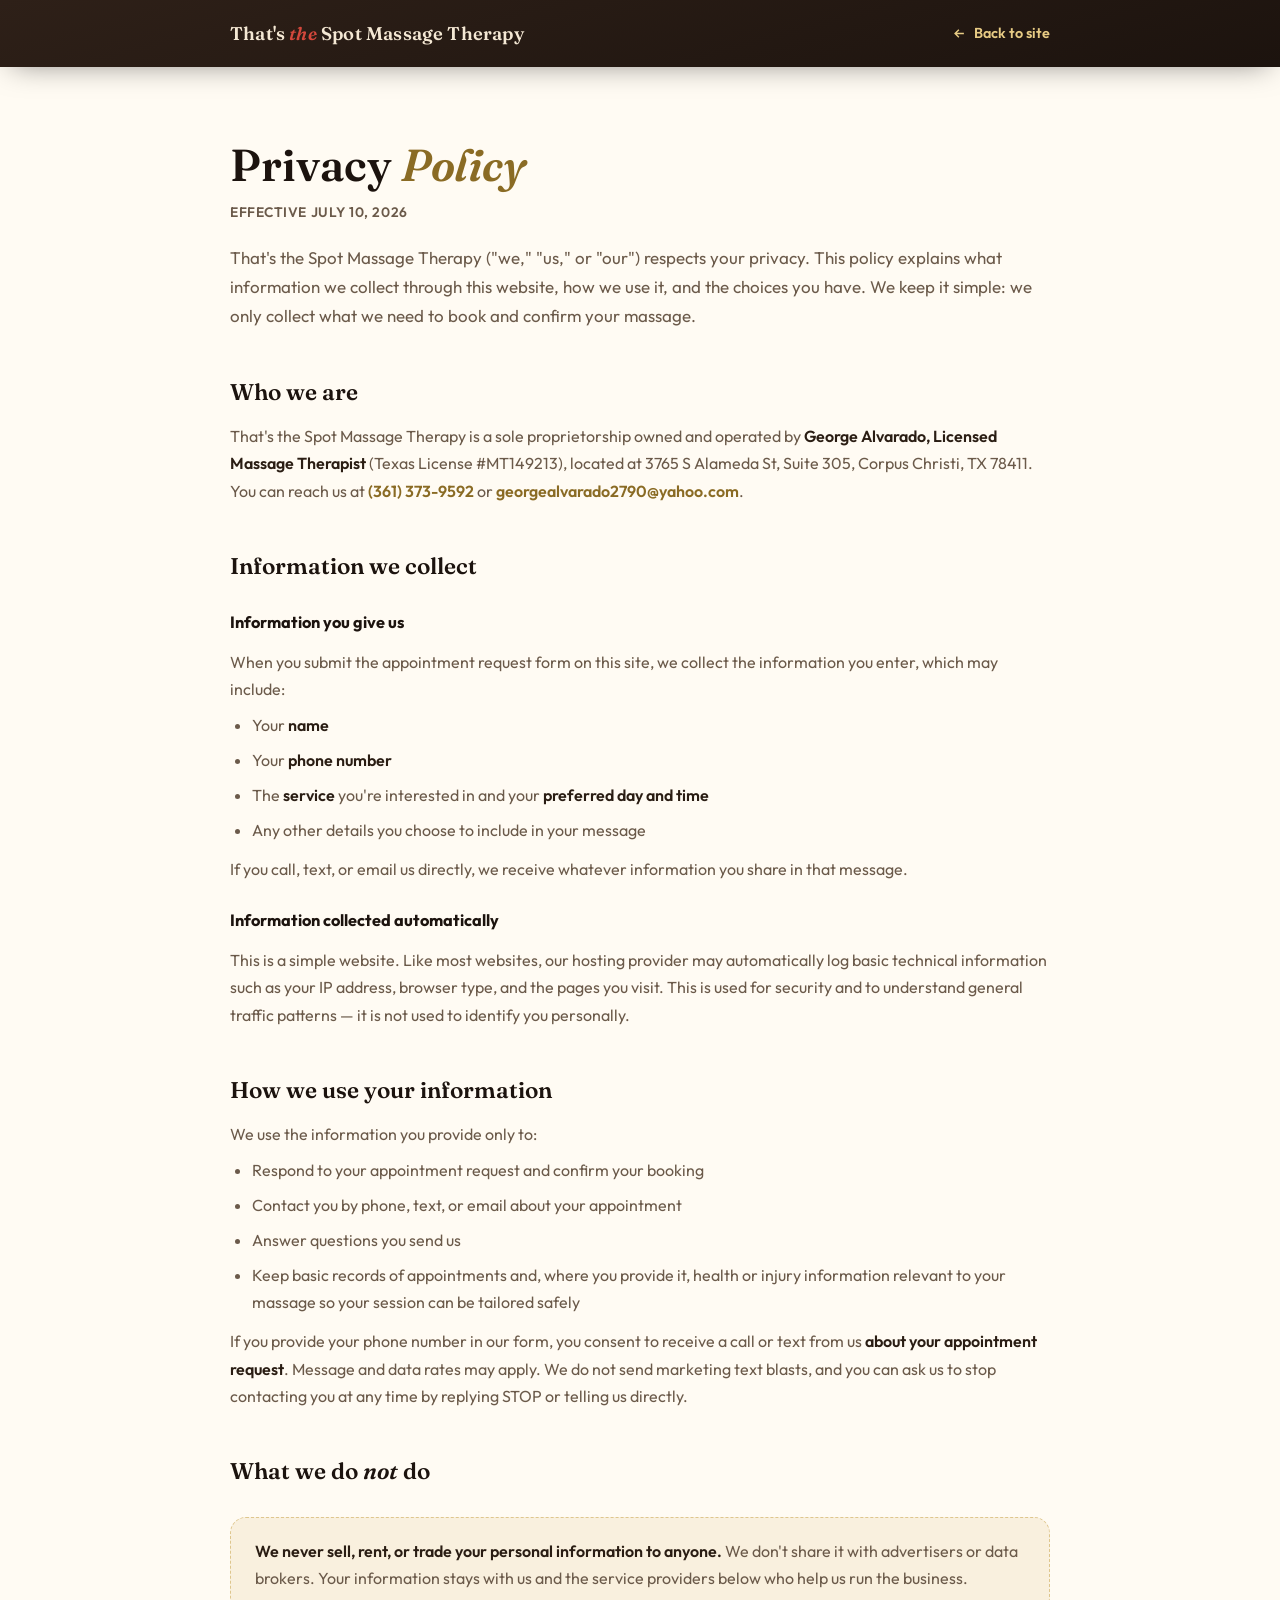
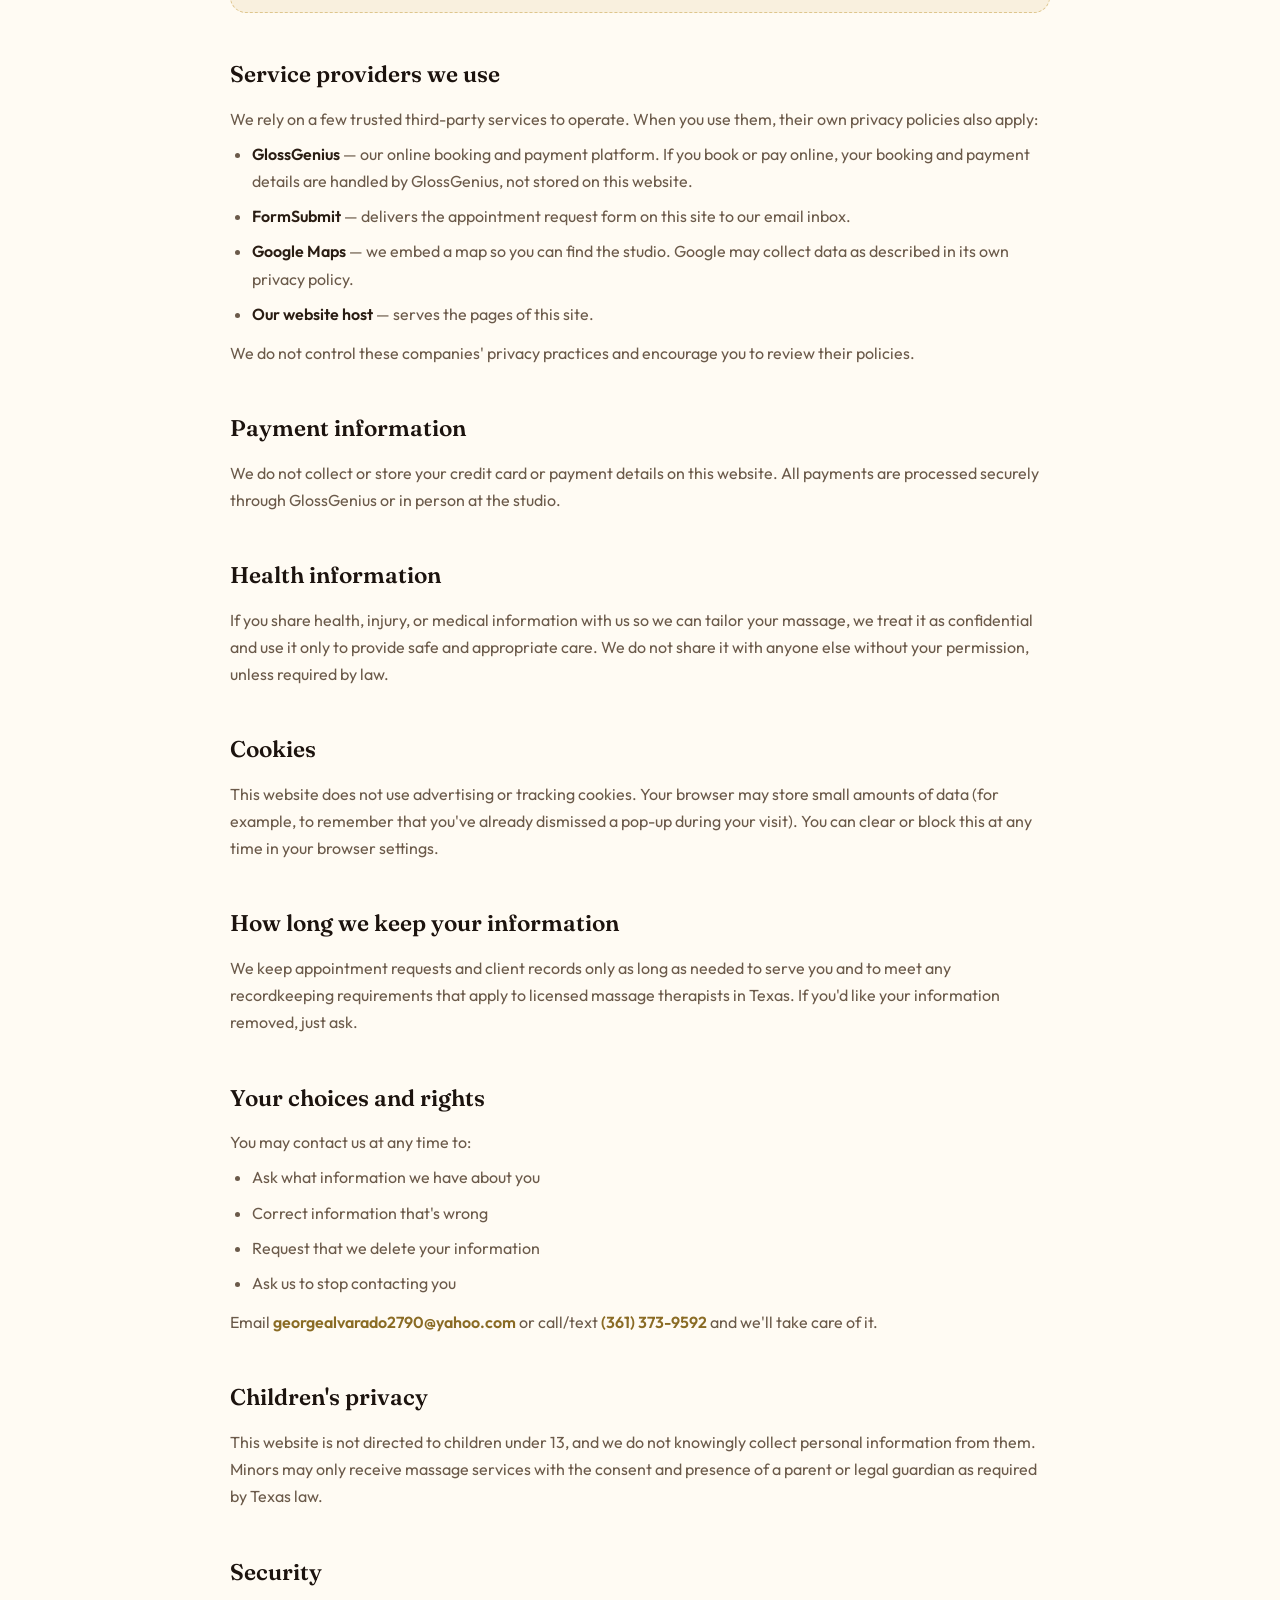
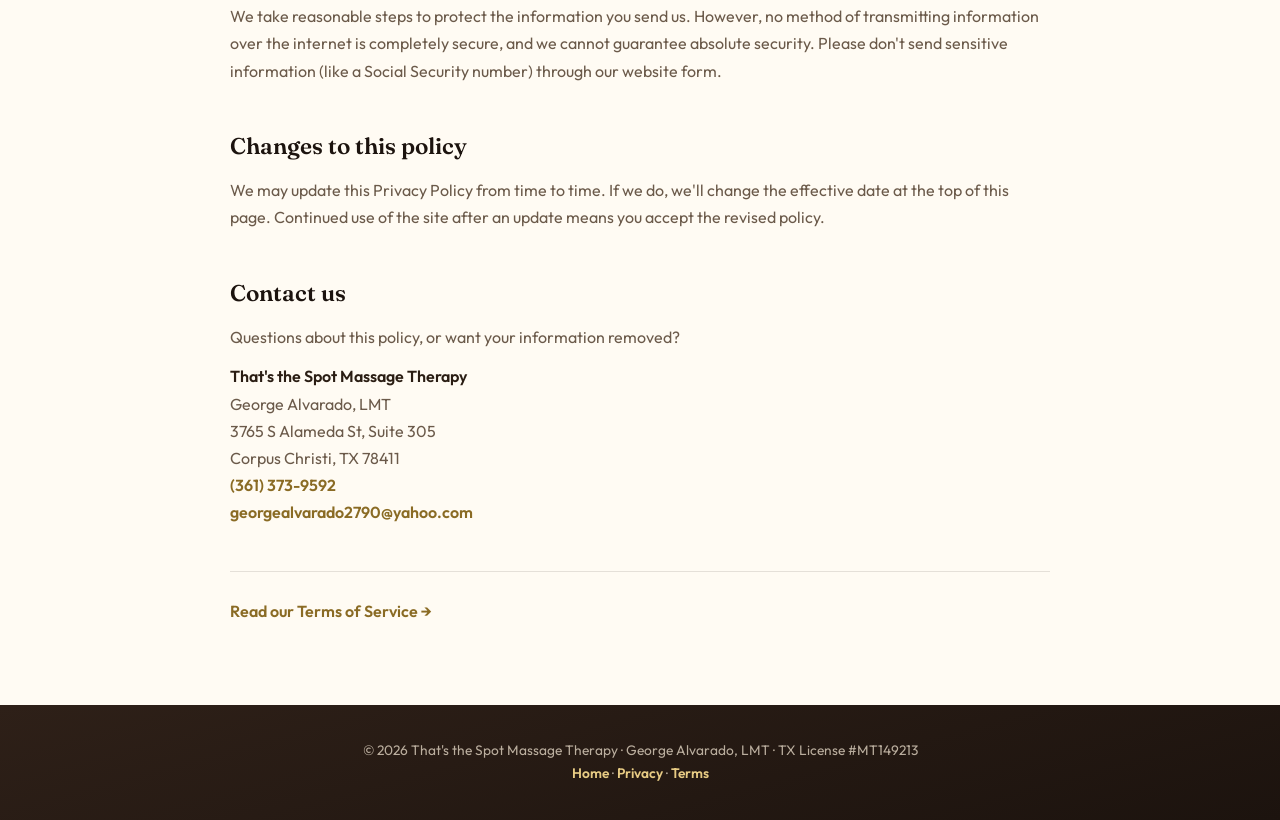
==== privacy.html @ 13bbf3e9 "Apply George's intake answers: 7am-10pm daily hours, appointment-only, TX license #MT149213, militar" ====
<!DOCTYPE html>
<html lang="en">
<head>
<meta charset="utf-8" />
<meta name="viewport" content="width=device-width,initial-scale=1" />
<title>Privacy Policy · That's the Spot Massage Therapy · Corpus Christi, TX</title>
<meta name="description" content="Privacy Policy for That's the Spot Massage Therapy in Corpus Christi, TX — what information we collect, how we use it, and how to contact us." />
<meta name="robots" content="index,follow" />
<link rel="preconnect" href="https://fonts.googleapis.com" />
<link rel="preconnect" href="https://fonts.gstatic.com" crossorigin />
<link href="https://fonts.googleapis.com/css2?family=Fraunces:ital,opsz,wght@0,9..144,400..700;1,9..144,400..700&family=Outfit:wght@300..700&display=swap" rel="stylesheet" />
<link rel="stylesheet" href="legal.css" />
</head>
<body>

<div class="bar">
  <div class="wrap">
    <div class="wordmark">That's <span>the</span> Spot Massage Therapy</div>
    <a class="back" href="index.html">
      <svg width="15" height="15" viewBox="0 0 24 24" fill="none" stroke="currentColor" stroke-width="2.4"><path d="M19 12H5M11 18l-6-6 6-6"/></svg>
      Back to site</a>
  </div>
</div>

<main>
  <div class="wrap">
    <h1>Privacy <span class="i">Policy</span></h1>
    <div class="eff">Effective July 10, 2026</div>
    <p class="lede">That's the Spot Massage Therapy ("we," "us," or "our") respects your privacy. This policy explains what information we collect through this website, how we use it, and the choices you have. We keep it simple: we only collect what we need to book and confirm your massage.</p>

    <h2>Who we are</h2>
    <p>That's the Spot Massage Therapy is a sole proprietorship owned and operated by <strong>George Alvarado, Licensed Massage Therapist</strong> (Texas License #MT149213), located at 3765 S Alameda St, Suite 305, Corpus Christi, TX 78411. You can reach us at <a href="tel:+13613739592">(361) 373-9592</a> or <a href="mailto:georgealvarado2790@yahoo.com">georgealvarado2790@yahoo.com</a>.</p>

    <h2>Information we collect</h2>
    <h3>Information you give us</h3>
    <p>When you submit the appointment request form on this site, we collect the information you enter, which may include:</p>
    <ul>
      <li>Your <strong>name</strong></li>
      <li>Your <strong>phone number</strong></li>
      <li>The <strong>service</strong> you're interested in and your <strong>preferred day and time</strong></li>
      <li>Any other details you choose to include in your message</li>
    </ul>
    <p>If you call, text, or email us directly, we receive whatever information you share in that message.</p>

    <h3>Information collected automatically</h3>
    <p>This is a simple website. Like most websites, our hosting provider may automatically log basic technical information such as your IP address, browser type, and the pages you visit. This is used for security and to understand general traffic patterns — it is not used to identify you personally.</p>

    <h2>How we use your information</h2>
    <p>We use the information you provide only to:</p>
    <ul>
      <li>Respond to your appointment request and confirm your booking</li>
      <li>Contact you by phone, text, or email about your appointment</li>
      <li>Answer questions you send us</li>
      <li>Keep basic records of appointments and, where you provide it, health or injury information relevant to your massage so your session can be tailored safely</li>
    </ul>
    <p>If you provide your phone number in our form, you consent to receive a call or text from us <strong>about your appointment request</strong>. Message and data rates may apply. We do not send marketing text blasts, and you can ask us to stop contacting you at any time by replying STOP or telling us directly.</p>

    <h2>What we do <em>not</em> do</h2>
    <div class="card">
      <p><strong>We never sell, rent, or trade your personal information to anyone.</strong> We don't share it with advertisers or data brokers. Your information stays with us and the service providers below who help us run the business.</p>
    </div>

    <h2>Service providers we use</h2>
    <p>We rely on a few trusted third-party services to operate. When you use them, their own privacy policies also apply:</p>
    <ul>
      <li><strong>GlossGenius</strong> — our online booking and payment platform. If you book or pay online, your booking and payment details are handled by GlossGenius, not stored on this website.</li>
      <li><strong>FormSubmit</strong> — delivers the appointment request form on this site to our email inbox.</li>
      <li><strong>Google Maps</strong> — we embed a map so you can find the studio. Google may collect data as described in its own privacy policy.</li>
      <li><strong>Our website host</strong> — serves the pages of this site.</li>
    </ul>
    <p>We do not control these companies' privacy practices and encourage you to review their policies.</p>

    <h2>Payment information</h2>
    <p>We do not collect or store your credit card or payment details on this website. All payments are processed securely through GlossGenius or in person at the studio.</p>

    <h2>Health information</h2>
    <p>If you share health, injury, or medical information with us so we can tailor your massage, we treat it as confidential and use it only to provide safe and appropriate care. We do not share it with anyone else without your permission, unless required by law.</p>

    <h2>Cookies</h2>
    <p>This website does not use advertising or tracking cookies. Your browser may store small amounts of data (for example, to remember that you've already dismissed a pop-up during your visit). You can clear or block this at any time in your browser settings.</p>

    <h2>How long we keep your information</h2>
    <p>We keep appointment requests and client records only as long as needed to serve you and to meet any recordkeeping requirements that apply to licensed massage therapists in Texas. If you'd like your information removed, just ask.</p>

    <h2>Your choices and rights</h2>
    <p>You may contact us at any time to:</p>
    <ul>
      <li>Ask what information we have about you</li>
      <li>Correct information that's wrong</li>
      <li>Request that we delete your information</li>
      <li>Ask us to stop contacting you</li>
    </ul>
    <p>Email <a href="mailto:georgealvarado2790@yahoo.com">georgealvarado2790@yahoo.com</a> or call/text <a href="tel:+13613739592">(361) 373-9592</a> and we'll take care of it.</p>

    <h2>Children's privacy</h2>
    <p>This website is not directed to children under 13, and we do not knowingly collect personal information from them. Minors may only receive massage services with the consent and presence of a parent or legal guardian as required by Texas law.</p>

    <h2>Security</h2>
    <p>We take reasonable steps to protect the information you send us. However, no method of transmitting information over the internet is completely secure, and we cannot guarantee absolute security. Please don't send sensitive information (like a Social Security number) through our website form.</p>

    <h2>Changes to this policy</h2>
    <p>We may update this Privacy Policy from time to time. If we do, we'll change the effective date at the top of this page. Continued use of the site after an update means you accept the revised policy.</p>

    <h2>Contact us</h2>
    <p>Questions about this policy, or want your information removed?</p>
    <p>
      <strong>That's the Spot Massage Therapy</strong><br/>
      George Alvarado, LMT<br/>
      3765 S Alameda St, Suite 305<br/>
      Corpus Christi, TX 78411<br/>
      <a href="tel:+13613739592">(361) 373-9592</a><br/>
      <a href="mailto:georgealvarado2790@yahoo.com">georgealvarado2790@yahoo.com</a>
    </p>

    <hr/>
    <p style="margin-top:26px"><a href="terms.html">Read our Terms of Service →</a></p>
  </div>
</main>

<footer>
  <div class="wrap">
    © <span id="yr"></span> That's the Spot Massage Therapy · George Alvarado, LMT · TX License #MT149213<br/>
    <a href="index.html">Home</a> · <a href="privacy.html">Privacy</a> · <a href="terms.html">Terms</a>
  </div>
</footer>

<script>document.getElementById('yr').textContent = new Date().getFullYear();</script>
</body>
</html>
---- legal.css ----
/* shared styles for privacy / terms / thanks — That's the Spot Massage Therapy */
*{margin:0;padding:0;box-sizing:border-box}
:root{
  --espresso:#1C130E;--coffee:#2E2018;--cream:#F4E8D4;--cream-soft:rgba(244,232,212,.72);
  --gold-lt:#E7CB84;--gold:#C9A24B;--gold-deep:#8A6B24;--red:#C0362B;--red-lt:#D4483C;--red-deep:#93251C;
  --ink:#2A1D13;--muted:#6B5A4A;
  --serif:'Fraunces',Georgia,serif;--sans:'Outfit',system-ui,-apple-system,'Segoe UI',sans-serif;
}
html{scroll-behavior:smooth}
body{font-family:var(--sans);background:#FFFBF3;color:var(--ink);line-height:1.7;-webkit-font-smoothing:antialiased}
a{color:var(--gold-deep);text-decoration:none;font-weight:600}
a:hover{color:var(--red);text-decoration:underline}
.bar{background:linear-gradient(165deg,var(--coffee),var(--espresso));padding:18px 0;position:sticky;top:0;z-index:10;box-shadow:0 8px 30px -12px rgba(0,0,0,.5)}
.bar .wrap{display:flex;align-items:center;justify-content:space-between;gap:16px}
.wordmark{font-family:var(--serif);color:var(--cream);font-size:1.15rem;font-weight:600;letter-spacing:.01em}
.wordmark span{color:var(--red-lt);font-style:italic}
.bar a.back{color:var(--gold-lt);font-size:.9rem;display:inline-flex;align-items:center;gap:7px}
.bar a.back:hover{color:#fff;text-decoration:none}
.wrap{width:min(820px,92vw);margin-inline:auto}
main{padding:clamp(40px,7vw,72px) 0 80px}
h1{font-family:var(--serif);font-size:clamp(2rem,5vw,2.8rem);line-height:1.15;color:var(--espresso);font-weight:600}
h1 .i{font-style:italic;color:var(--gold-deep)}
.eff{margin-top:10px;font-size:.86rem;color:var(--muted);letter-spacing:.04em;text-transform:uppercase;font-weight:600}
.lede{margin-top:20px;font-size:1.06rem;color:var(--muted)}
h2{font-family:var(--serif);font-size:1.42rem;color:var(--espresso);margin-top:42px;font-weight:600}
h3{font-family:var(--sans);font-size:1.02rem;color:var(--espresso);margin-top:24px;font-weight:700}
p,li{margin-top:12px;color:var(--muted)}
ul,ol{margin-top:6px;padding-left:22px}
li{margin-top:8px}
strong{color:var(--ink);font-weight:600}
hr{margin-top:44px;border:none;border-top:1px solid rgba(42,29,19,.12)}
.card{margin-top:26px;background:rgba(201,162,75,.12);border:1px dashed rgba(201,162,75,.55);border-radius:16px;padding:20px 24px}
.card p:first-child{margin-top:0}
.warn{background:rgba(192,54,43,.08);border-color:rgba(192,54,43,.45)}
footer{background:linear-gradient(165deg,var(--coffee),var(--espresso));color:var(--cream-soft);padding:34px 0;text-align:center;font-size:.86rem}
footer a{color:var(--gold-lt)}
.btn{display:inline-flex;align-items:center;justify-content:center;gap:9px;font-weight:600;font-size:.96rem;padding:14px 26px;border-radius:999px;
  background:linear-gradient(160deg,var(--gold-lt),var(--gold-deep));color:#2A1B06;box-shadow:0 12px 26px -10px rgba(158,122,43,.8);transition:.25s}
.btn:hover{filter:brightness(1.06);transform:translateY(-2px);text-decoration:none;color:#2A1B06}
.btn-red{background:linear-gradient(160deg,var(--red-lt),var(--red-deep));color:#fff;box-shadow:0 12px 26px -10px rgba(147,37,28,.85)}
.btn-red:hover{color:#fff}
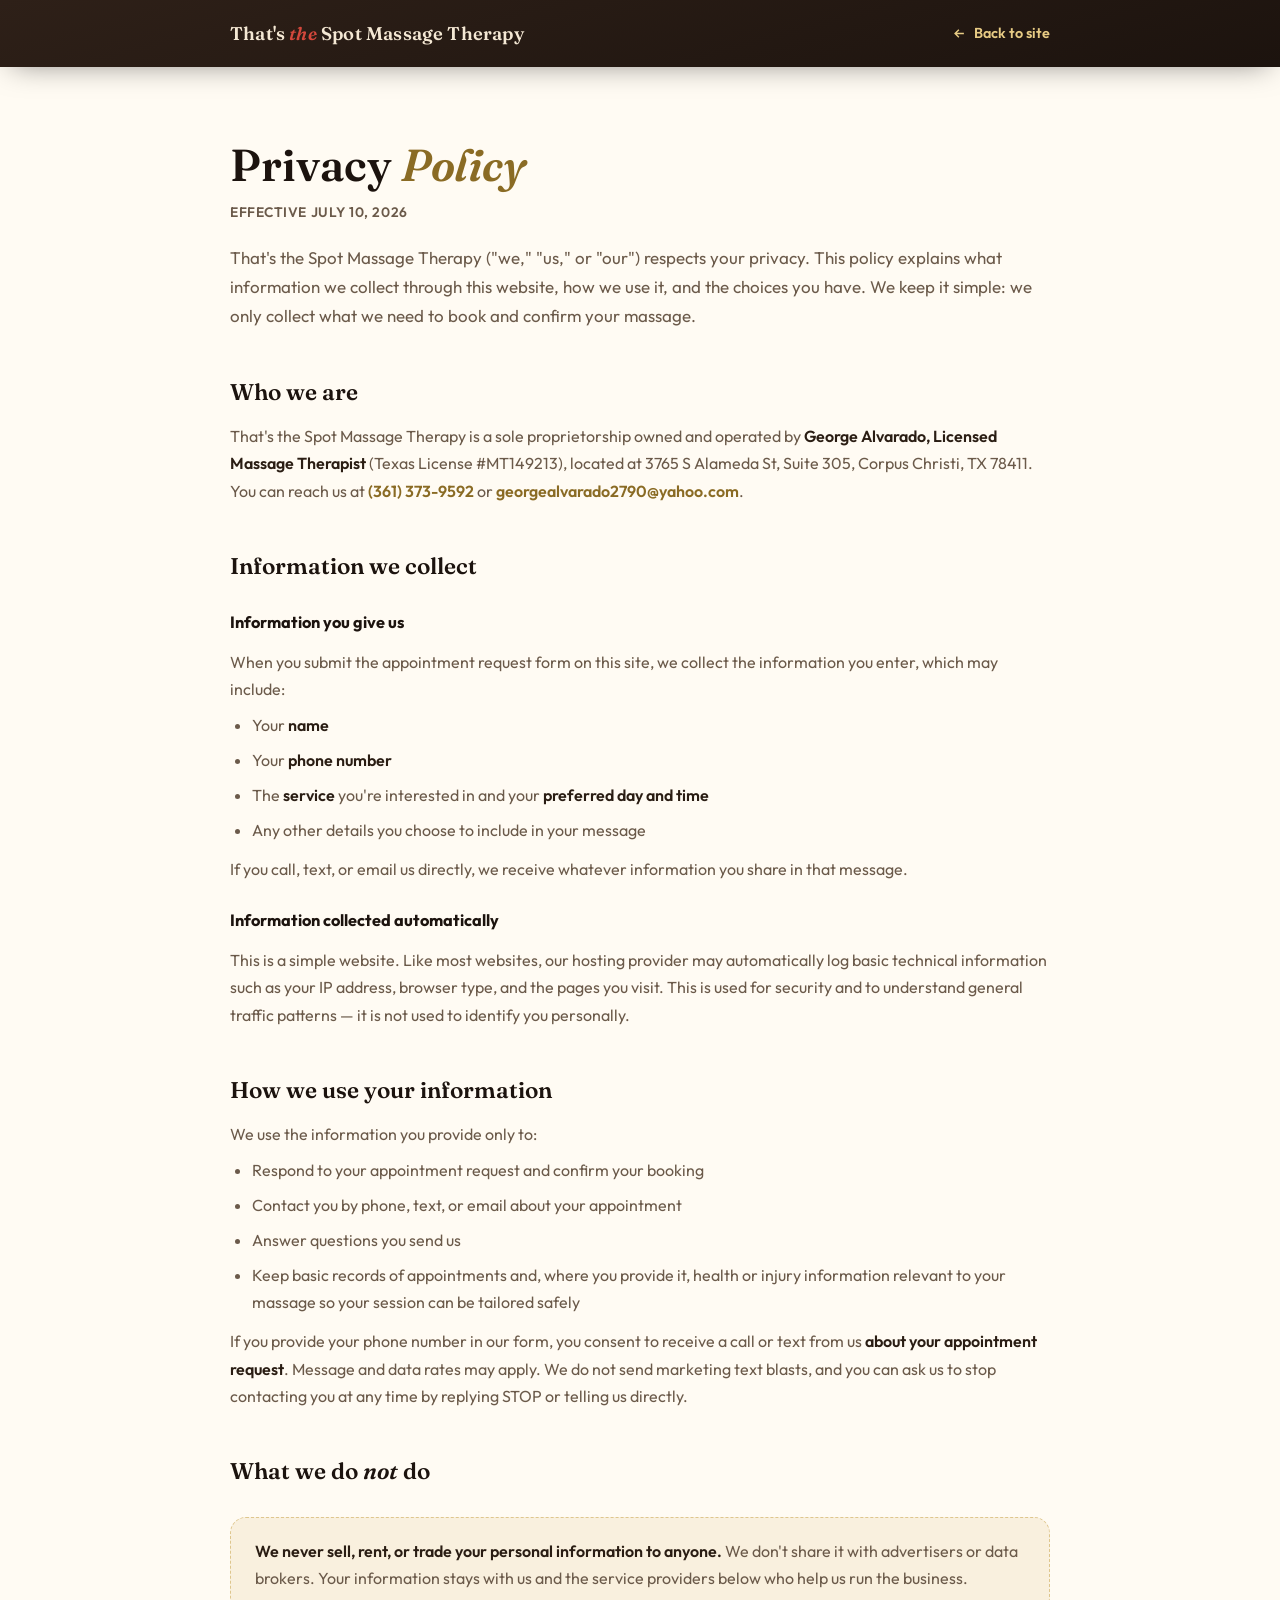
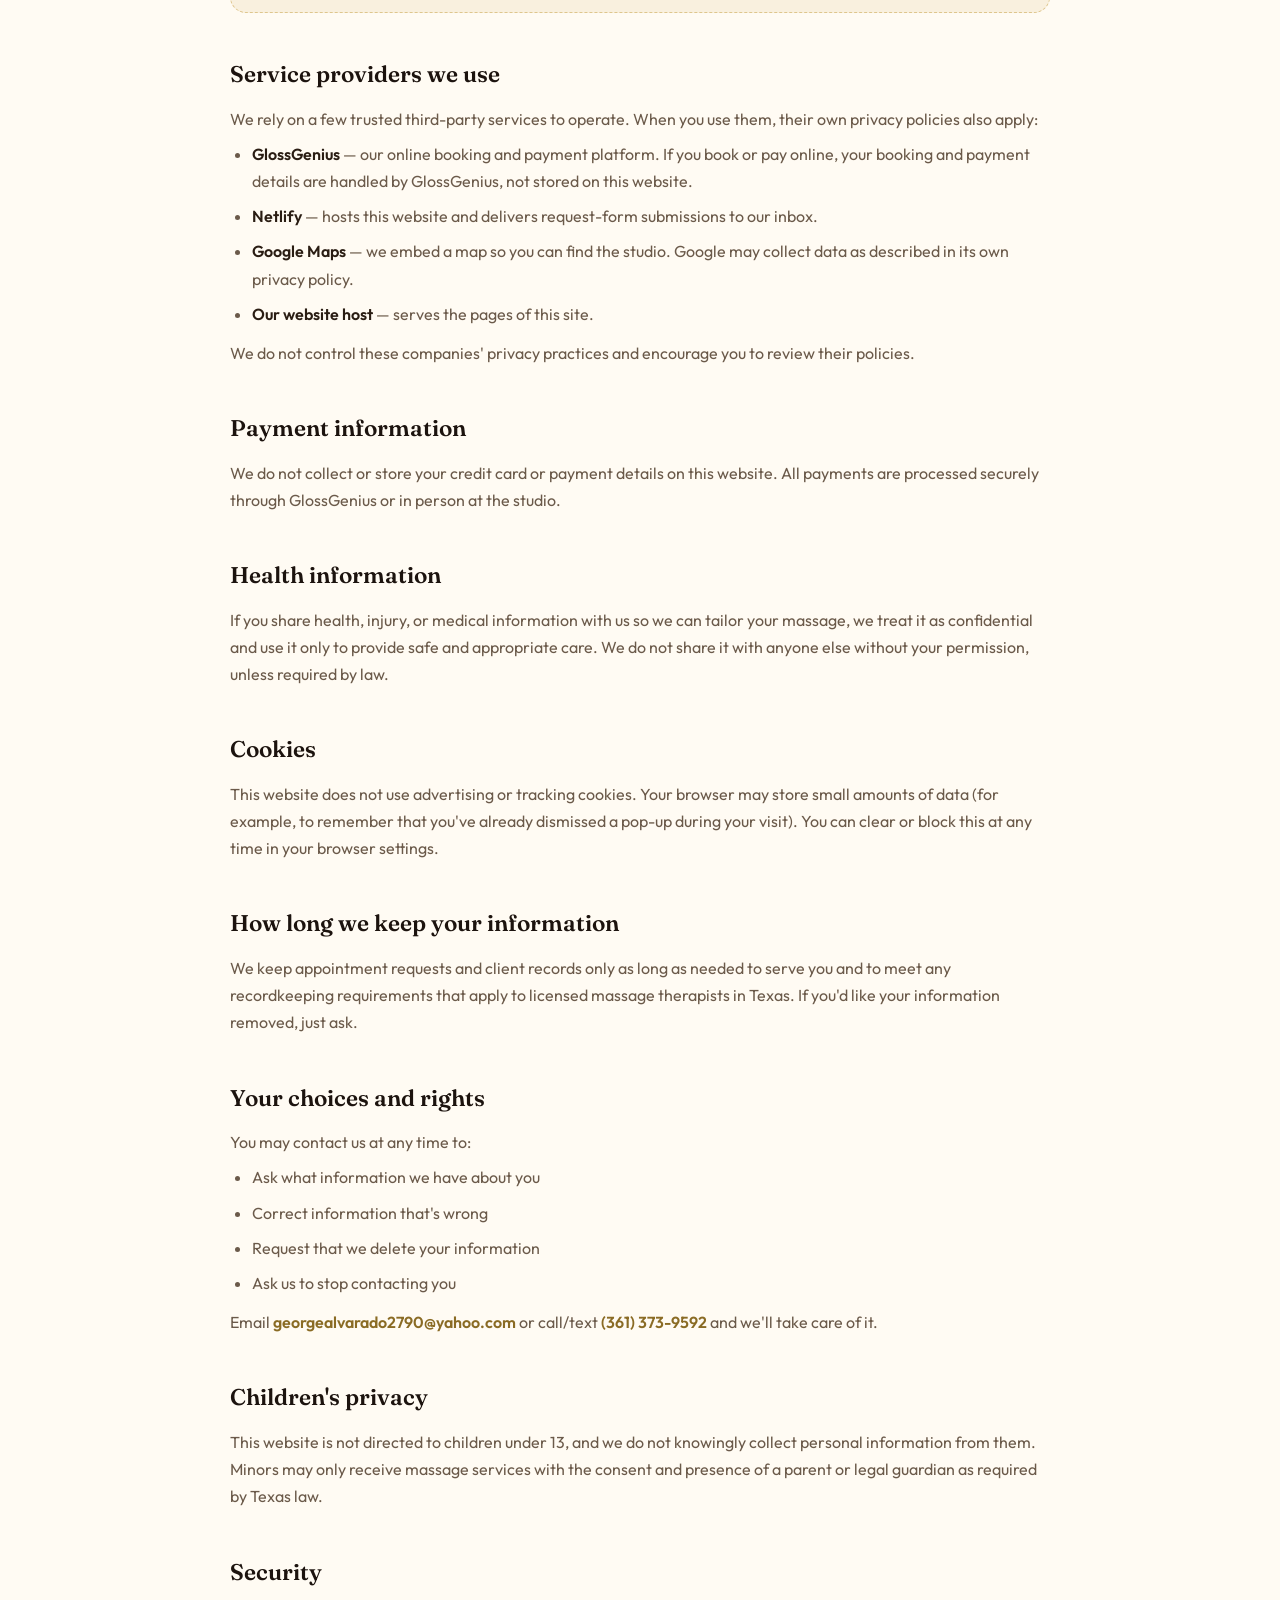
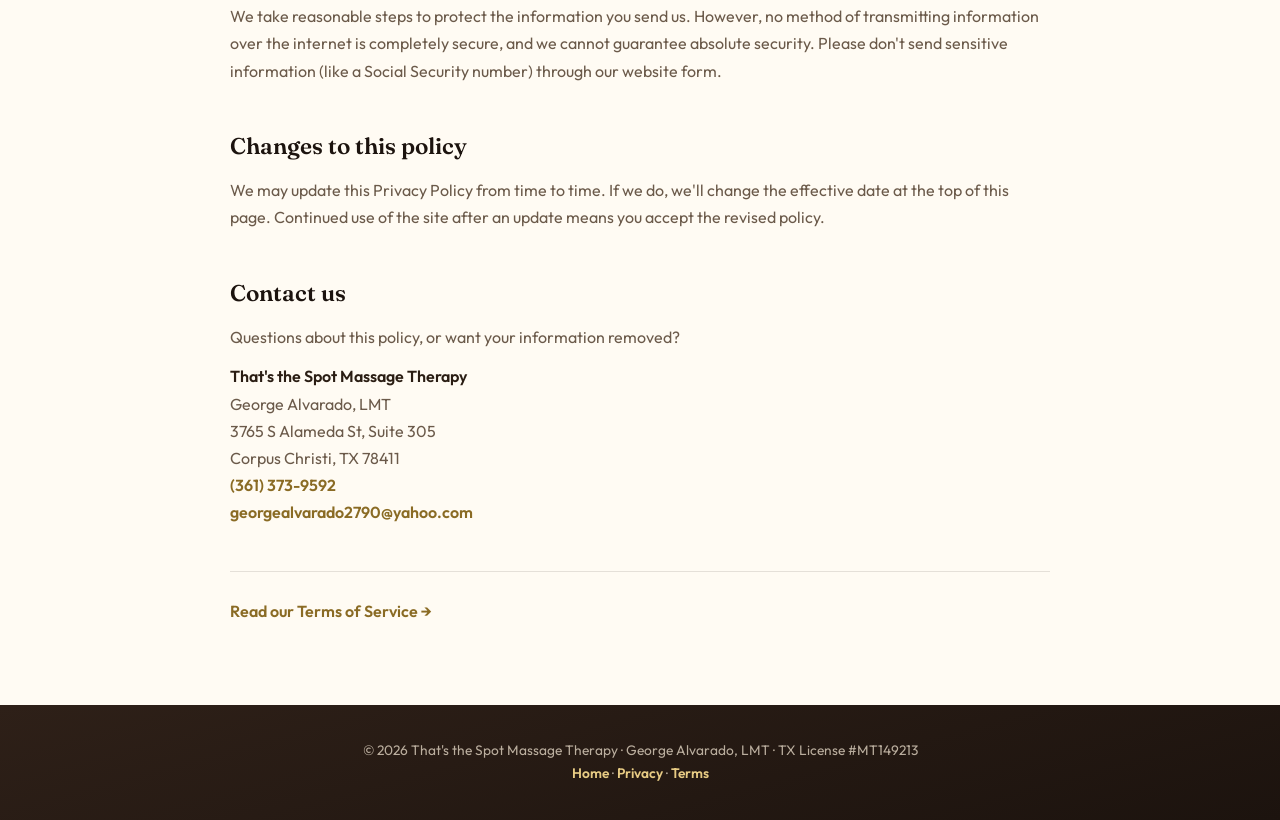
==== commit 2d1dc795: "Switch form from FormSubmit to Netlify Forms (special-request, honeypot, /thanks.html redirect) Co-A" ====
--- a/privacy.html
+++ b/privacy.html
@@ -64,7 +64,7 @@
     <p>We rely on a few trusted third-party services to operate. When you use them, their own privacy policies also apply:</p>
     <ul>
       <li><strong>GlossGenius</strong> — our online booking and payment platform. If you book or pay online, your booking and payment details are handled by GlossGenius, not stored on this website.</li>
-      <li><strong>FormSubmit</strong> — delivers the appointment request form on this site to our email inbox.</li>
+      <li><strong>Netlify</strong> — hosts this website and delivers request-form submissions to our inbox.</li>
       <li><strong>Google Maps</strong> — we embed a map so you can find the studio. Google may collect data as described in its own privacy policy.</li>
       <li><strong>Our website host</strong> — serves the pages of this site.</li>
     </ul>
